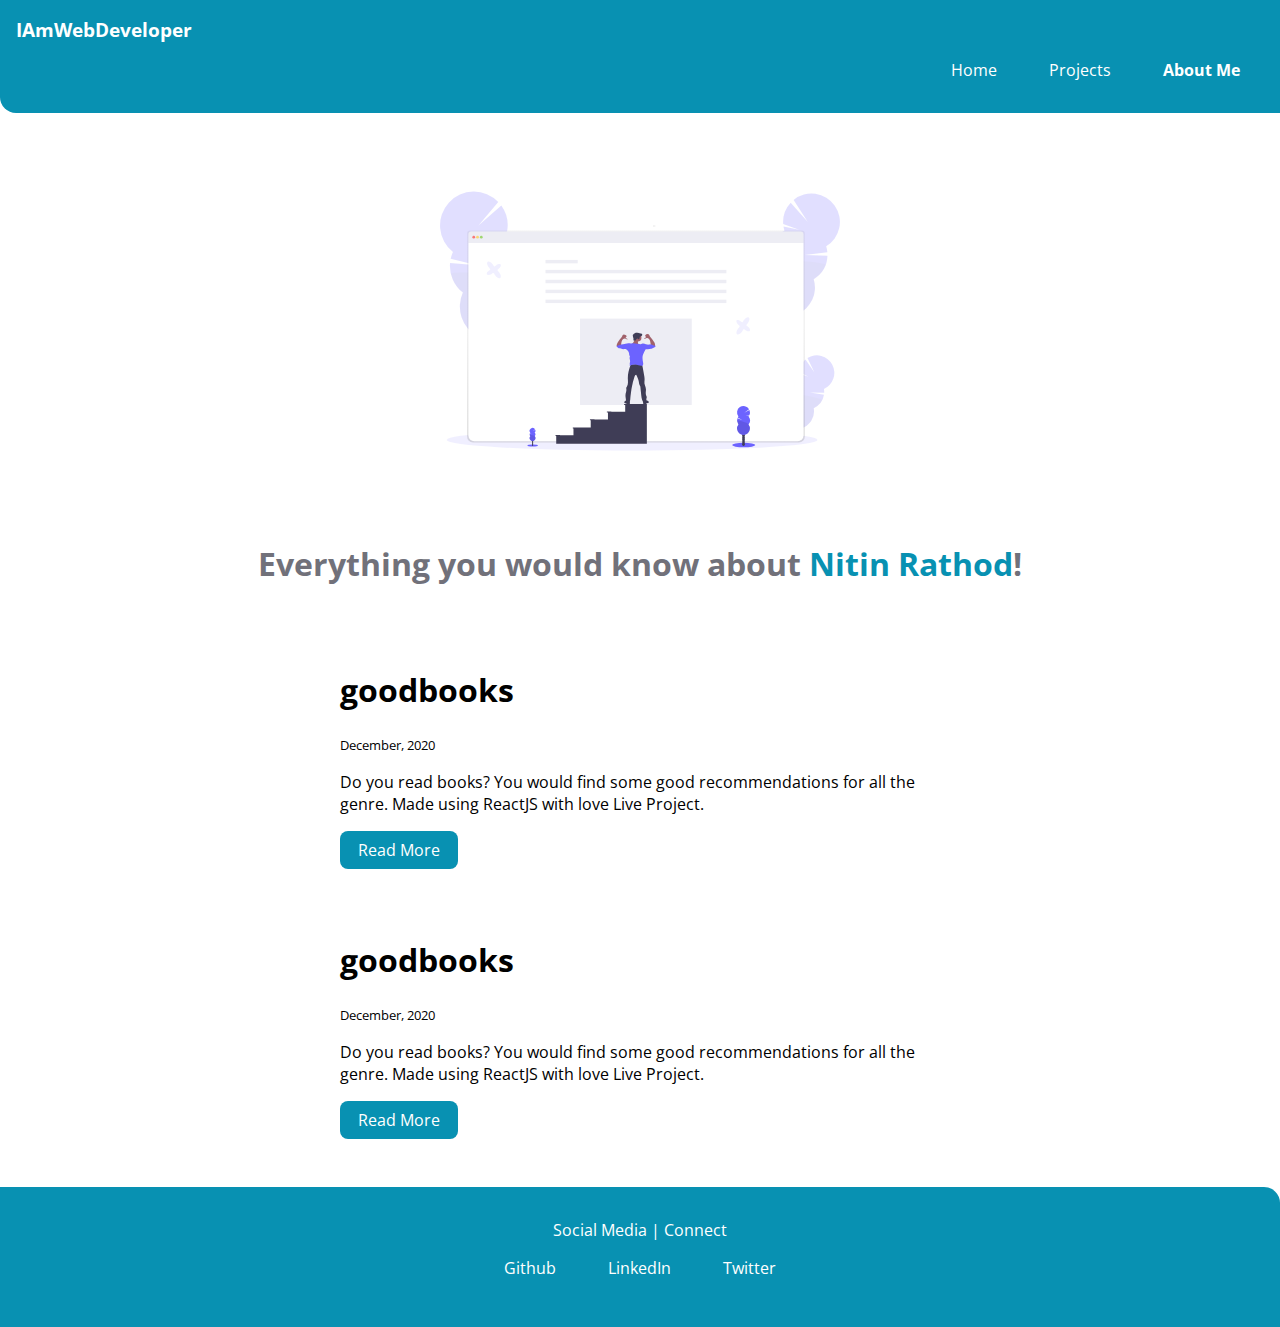
==== aboutme.html @ 8eaf934b "Feat: About Me page" ====
<!DOCTYPE html>
<html lang="en">
<head>
    <meta charset="UTF-8">
    <meta http-equiv="X-UA-Compatible" content="IE=edge">
    <meta name="viewport" content="width=device-width, initial-scale=1.0">
    <title>Projects</title>
    <link rel="stylesheet" href="styles.css">
</head>
<body>
    <nav class="navigation container">
        <div class="nav-brand">IAmWebDeveloper</div>
        <ul class="list-non-bullet nav-pills">
            <li class="list-item-inline"><a class="link" href="http://127.0.0.1:5500/">Home</a></li>
            <li class="list-item-inline"><a class="link" href="projects.html">Projects</a></li>
            <li class="list-item-inline"><a class="link link-active" href="aboutme.html">About Me</a></li>
        </ul>
    </nav>

    <header class="header">
        <img class="header-img" src="/images/aboutme.svg" height="400px" width="400px" alt="adarshBalakLogo">
        <h1 class="header-heading">Everything you would know about 
            <span class="header-inverted">Nitin Rathod</span>!
        </h1>
    </header>

    <ul class="list-non-bullet">
        <li>
            <article class="showcase-list container container-center">
                <h1>goodbooks</h1>
                <small>December, 2020</small>
                <p>
                    Do you read books? You would find some good recommendations for all the genre. Made using ReactJS with love Live Project.
                </p>
                <a class="link link-primary" href="/">Read More</a>
            </article>
        </li>

        <li>
            <article class="showcase-list container container-center">
                <h1>goodbooks</h1>
                <small>December, 2020</small>
                <p>
                    Do you read books? You would find some good recommendations for all the genre. Made using ReactJS with love Live Project.
                </p>
                <a class="link link-primary" href="/">Read More</a>
            </article>
        </li>
    </ul>

    <footer class="footer">
        <div>Social Media | Connect</div>
        <ul class="social-links list-non-bullet">
            <li class="fab fa-github list-item-inline "><a class="link" href="https://github.com/nitrathod" target="_blank">Github</a></li>
            <li class="list-item-inline"><a class="link" href="https://www.linkedin.com/in/nitin-rathod-209028b0/" target="_blank">LinkedIn</a></li>
            <li class="list-item-inline"><a class="link" href="https://twitter.com/" target="_blank">Twitter</a></li>
        </ul>
    </footer>
</body>
</html>
---- styles.css ----
@import url('https://fonts.googleapis.com/css2?family=Open+Sans:wght@400;700&display=swap');

:root {
    --primary-color: #0891B2;
    --off-white: #F3F4F6;
    --dark-gray: #71717A;
}

body{
    font-family: 'Open Sans', sans-serif;
    margin: 0px;
}

hr{
    margin: 2rem 0rem;
}

.container{
    padding: 0rem 1rem ;
}

.container-center{
    max-width: 600px;
    margin: auto;
}

.showcase-list{
    padding: 1rem;
}

.link{
    box-sizing: border-box;
    text-decoration: none;
    padding:0.5rem 1rem ;
}

.link-primary{
    background-color: var(--primary-color);
    border-radius: 0.5rem;
    color: white;
    display: block;
    max-width: 118px;
    text-align: center;
    margin: 1rem 1rem 1rem 0rem;
}

.link-secondary{
    color: var(--primary-color);
    border-radius: 0.5rem;
    border: 1px solid var(--primary-color);
    display: block;
    max-width: 126px;
    text-align: center ;
    margin: 1rem 1rem 1rem 0rem;
}

.list-non-bullet{
    list-style: none;
    padding-inline-start: 0px;
}

.list-item-inline{
    display: inline;
    padding: 0rem 0.5rem ;
}

.navigation{
    background-color: var(--primary-color);
    color: white;
    padding: 1rem;
    border-bottom-left-radius: 1rem;
}

.navigation .link{
    color: white;
    text-align-last: right;
    
}

.nav-pills{
    text-align-last: right;
}

.navigation .nav-brand{
    font-weight: bold;
    font-size: 1.2rem;
}
.navigation .link-active{
    font-weight: bold;
}

.header{
    padding: 0.5rem;
}

.header .header-img{
    max-width: 400px;
    display: block;
    margin: auto;
}

.header .header-heading{
    color: var(--dark-gray);
    text-align: center ;
}

.header .header-inverted{
    color: var(--primary-color);
}

.section{
    padding: 2rem;
}

.section  h1{
    text-align: center;
    
}

.ow{
    background-color: var(--off-white);
}

.footer {
    background-color: var(--primary-color);
    padding: 2rem 0rem;
    text-align: center;
    color: white;
    border-top-right-radius: 1rem;
}

.footer .link{
    color: white;
}

.footer ul{
    padding-inline-start: 0px;
}
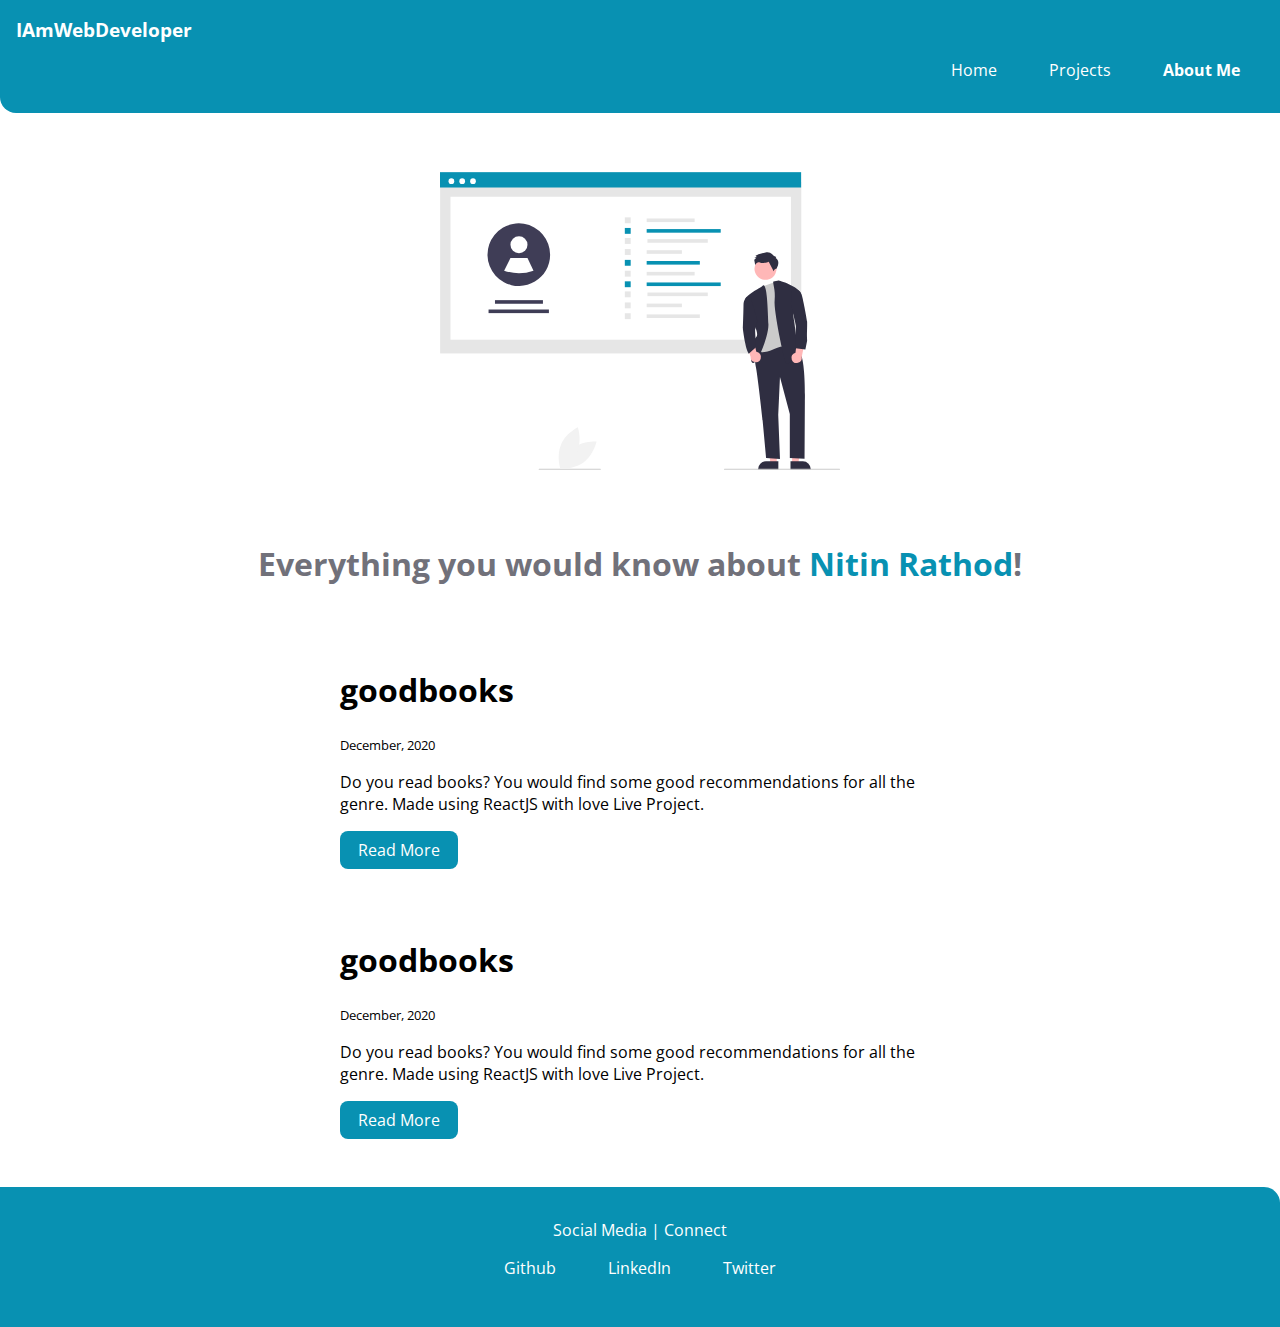
==== commit bce6341d: "project and about me page images change" ====
--- a/aboutme.html
+++ b/aboutme.html
@@ -11,14 +11,14 @@
     <nav class="navigation container">
         <div class="nav-brand">IAmWebDeveloper</div>
         <ul class="list-non-bullet nav-pills">
-            <li class="list-item-inline"><a class="link" href="http://127.0.0.1:5500/">Home</a></li>
+            <li class="list-item-inline"><a class="link" href="index.html">Home</a></li>
             <li class="list-item-inline"><a class="link" href="projects.html">Projects</a></li>
             <li class="list-item-inline"><a class="link link-active" href="aboutme.html">About Me</a></li>
         </ul>
     </nav>
 
     <header class="header">
-        <img class="header-img" src="/images/aboutme.svg" height="400px" width="400px" alt="adarshBalakLogo">
+        <img class="header-img" src="/images/aboutmepage.svg" height="400px" width="400px" alt="adarshBalakLogo">
         <h1 class="header-heading">Everything you would know about 
             <span class="header-inverted">Nitin Rathod</span>!
         </h1>
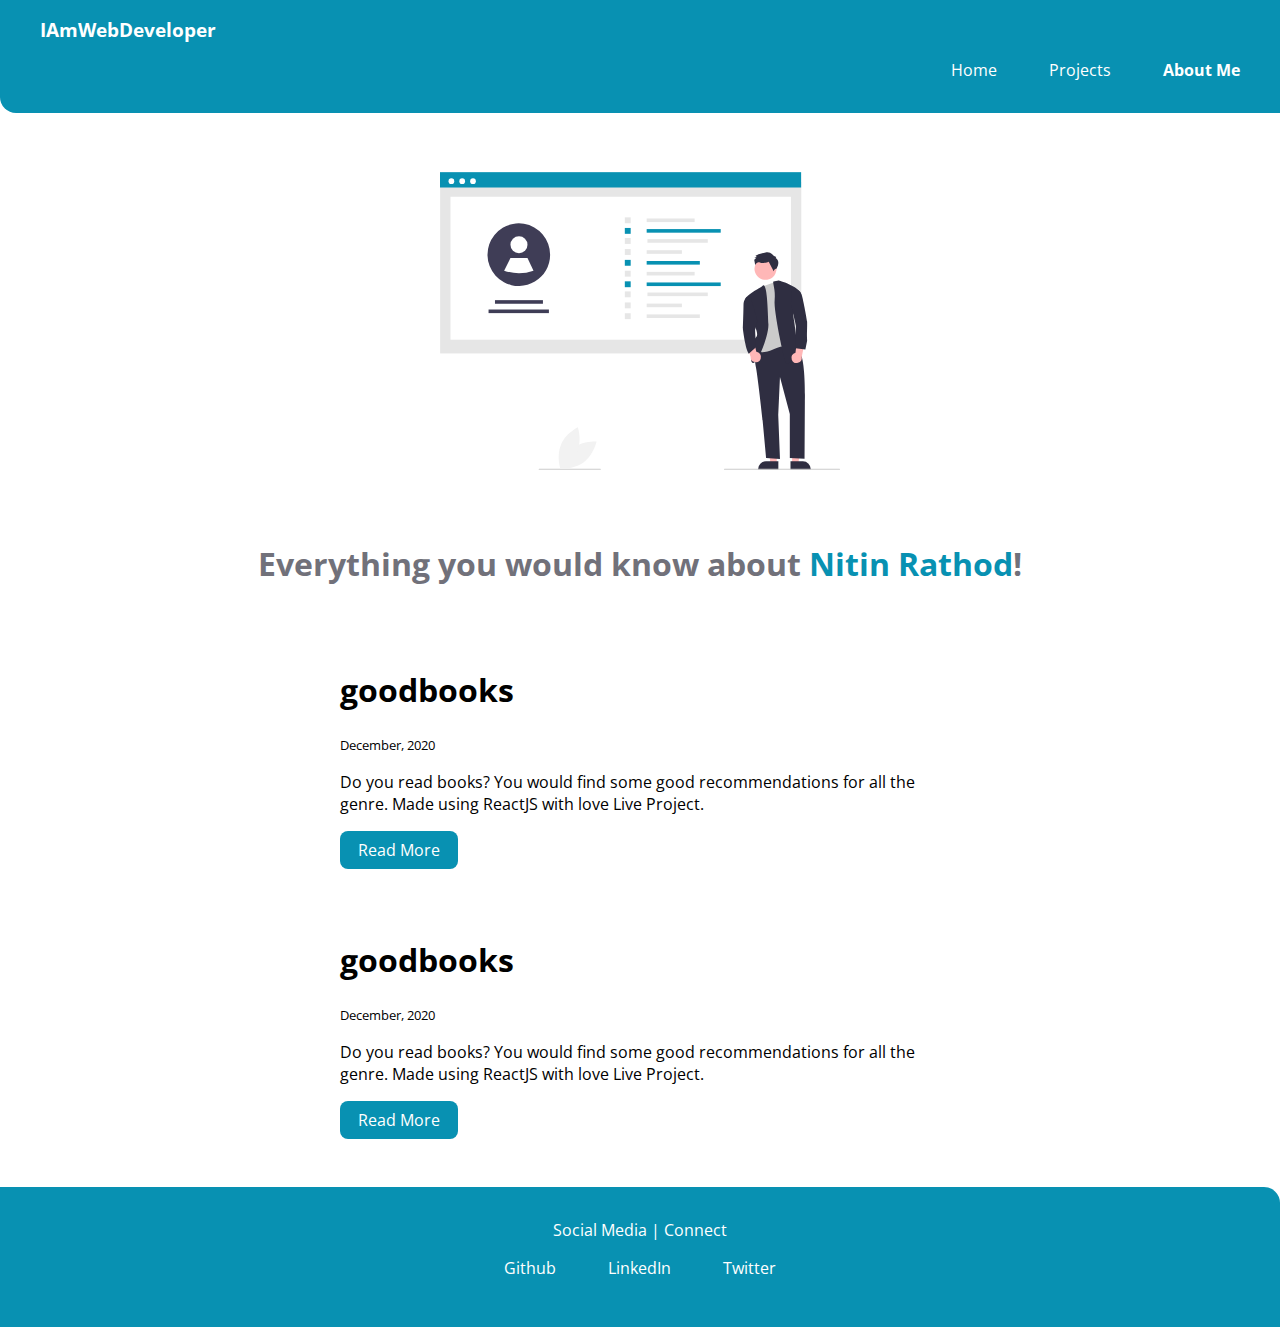
==== commit f9c26a55: "refactor: IAmDeveloper label changed to hyperlink" ====
--- a/aboutme.html
+++ b/aboutme.html
@@ -9,7 +9,9 @@
 </head>
 <body>
     <nav class="navigation container">
-        <div class="nav-brand">IAmWebDeveloper</div>
+        <div class="nav-brand">
+            <li class="list-item-inline"><a class="link" href="index.html">IAmWebDeveloper</a></li>
+        </div>
         <ul class="list-non-bullet nav-pills">
             <li class="list-item-inline"><a class="link" href="index.html">Home</a></li>
             <li class="list-item-inline"><a class="link" href="projects.html">Projects</a></li>
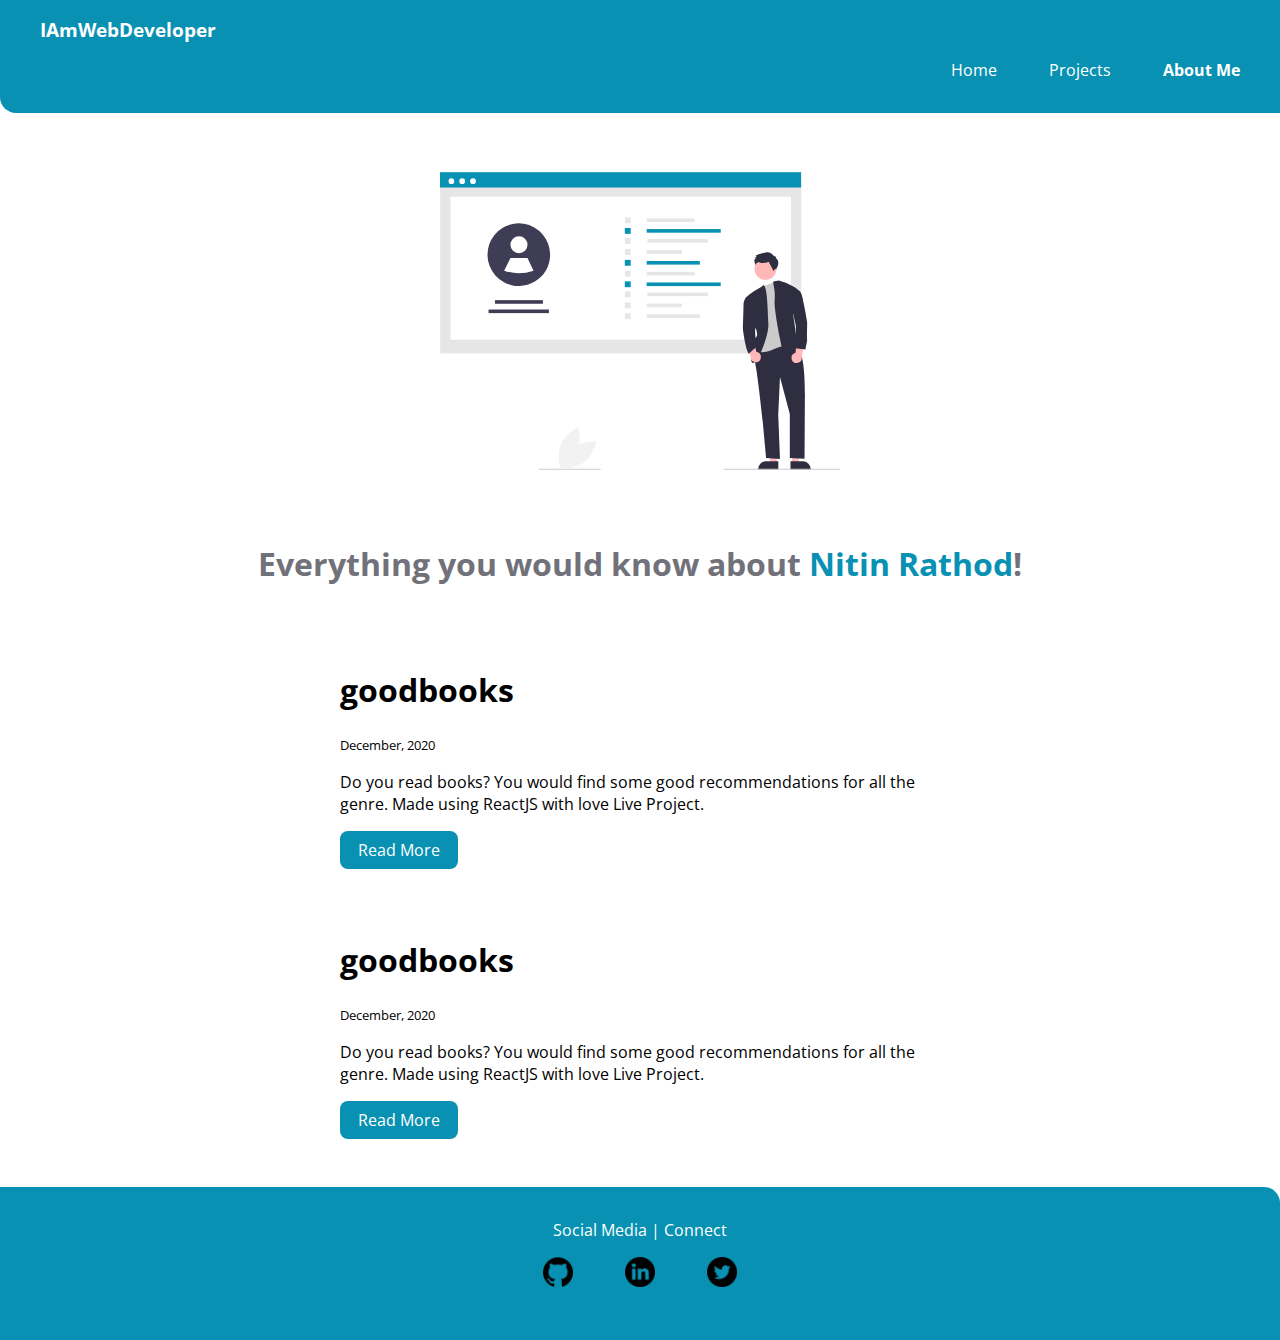
==== commit 615d817e: "feature: footer updated with icons" ====
--- a/aboutme.html
+++ b/aboutme.html
@@ -53,9 +53,21 @@
     <footer class="footer">
         <div>Social Media | Connect</div>
         <ul class="social-links list-non-bullet">
-            <li class="fab fa-github list-item-inline "><a class="link" href="https://github.com/nitrathod" target="_blank">Github</a></li>
-            <li class="list-item-inline"><a class="link" href="https://www.linkedin.com/in/nitin-rathod-209028b0/" target="_blank">LinkedIn</a></li>
-            <li class="list-item-inline"><a class="link" href="https://twitter.com/" target="_blank">Twitter</a></li>
+            <li class="list-item-inline ">
+                <a class="link" href="https://github.com/nitrathod" target="_blank">
+                    <img class="img" src="/images/github.png" alt="github">
+                </a>
+            </li>
+            <li class="list-item-inline">
+                <a class="link" href="https://www.linkedin.com/in/nitin-rathod-209028b0/" target="_blank">
+                    <img class="img" src="/images/linkedin.png" alt="LinkedIn">
+                </a>
+            </li>
+            <li class="list-item-inline">
+                <a class="link" href="https://twitter.com/" target="_blank">
+                    <img class="img" src="/images/twitter.png" alt="twitter">
+                </a>
+            </li>
         </ul>
     </footer>
 </body>
--- a/styles.css
+++ b/styles.css
@@ -32,6 +32,11 @@
     box-sizing: border-box;
     text-decoration: none;
     padding:0.5rem 1rem ;
+}
+
+.link .img{
+    width: 30px;
+    height: 30px;
 }
 
 .link-primary{
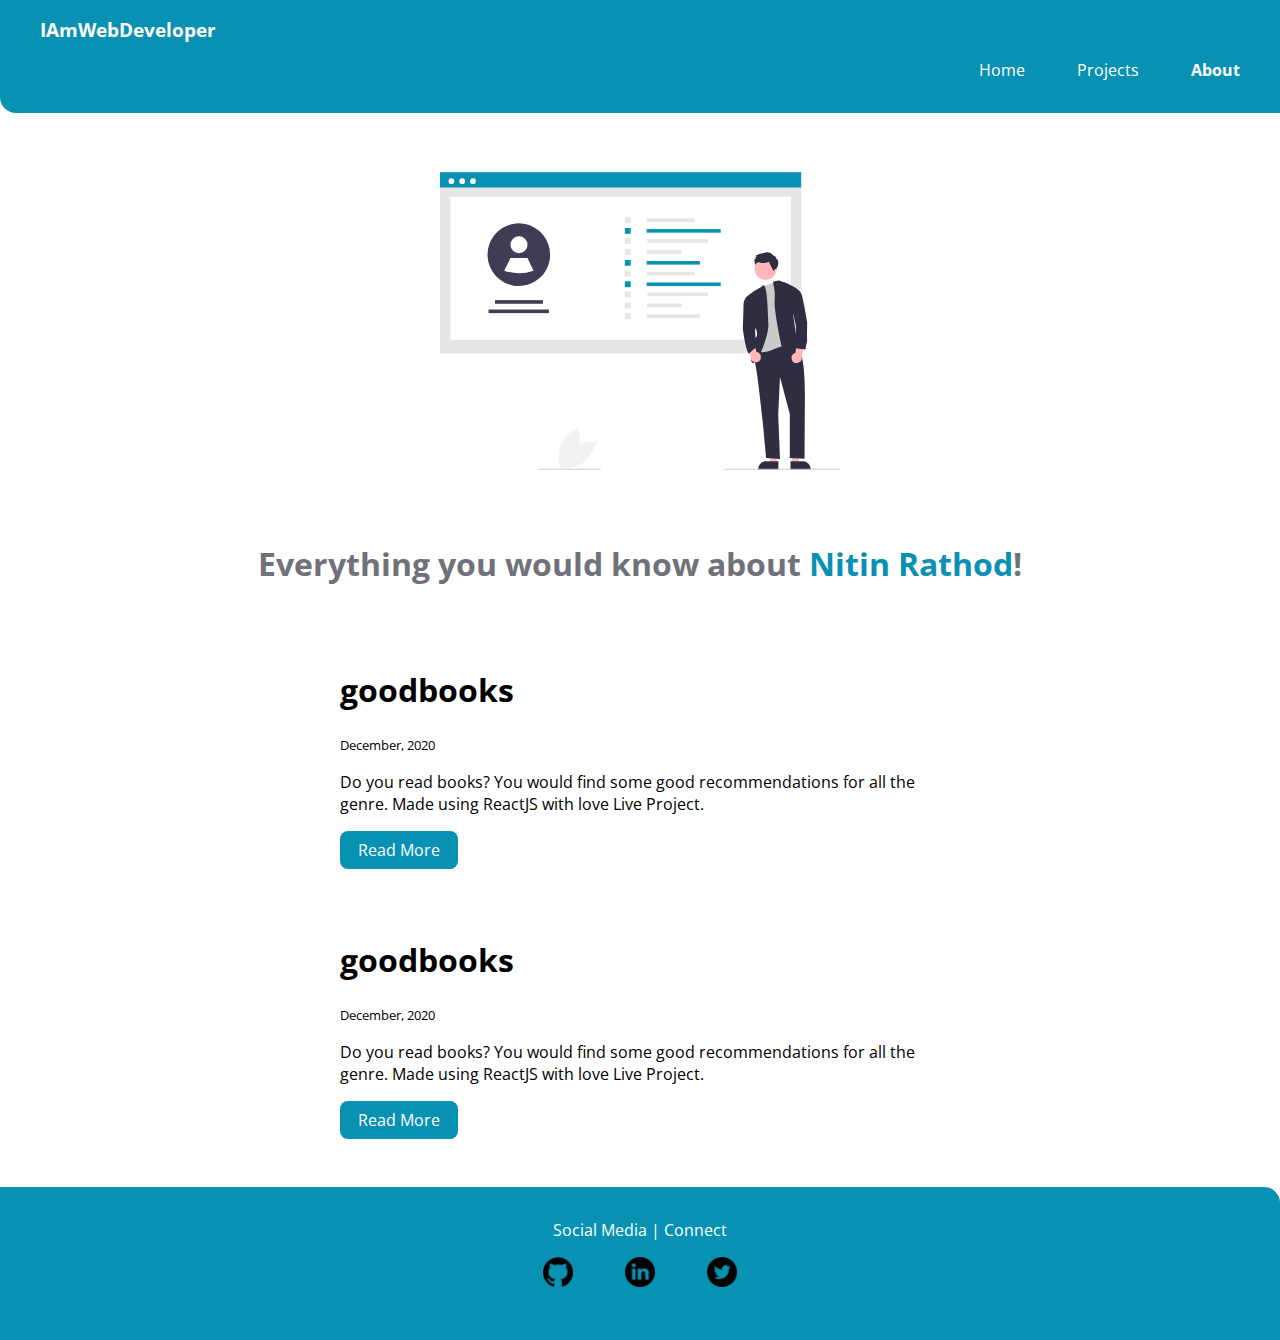
==== commit 0584d832: "refactor: About me hyperlink changed to About" ====
--- a/aboutme.html
+++ b/aboutme.html
@@ -15,7 +15,7 @@
         <ul class="list-non-bullet nav-pills">
             <li class="list-item-inline"><a class="link" href="index.html">Home</a></li>
             <li class="list-item-inline"><a class="link" href="projects.html">Projects</a></li>
-            <li class="list-item-inline"><a class="link link-active" href="aboutme.html">About Me</a></li>
+            <li class="list-item-inline"><a class="link link-active" href="aboutme.html">About</a></li>
         </ul>
     </nav>
 
--- a/styles.css
+++ b/styles.css
@@ -140,4 +140,20 @@
 
 .footer ul{
     padding-inline-start: 0px;
+}
+
+.skills .progress{
+    height: 60px;
+    display: block;
+    background: none;
+    border-radius: 0px;
+}
+
+.progress{
+    overflow: hidden;
+    opacity: 1;
+    transform: translateZ(0);
+    transition-timing-function: ease-in-out;
+    transition-duration: 1s;
+    transition-property: opacity,transform;
 }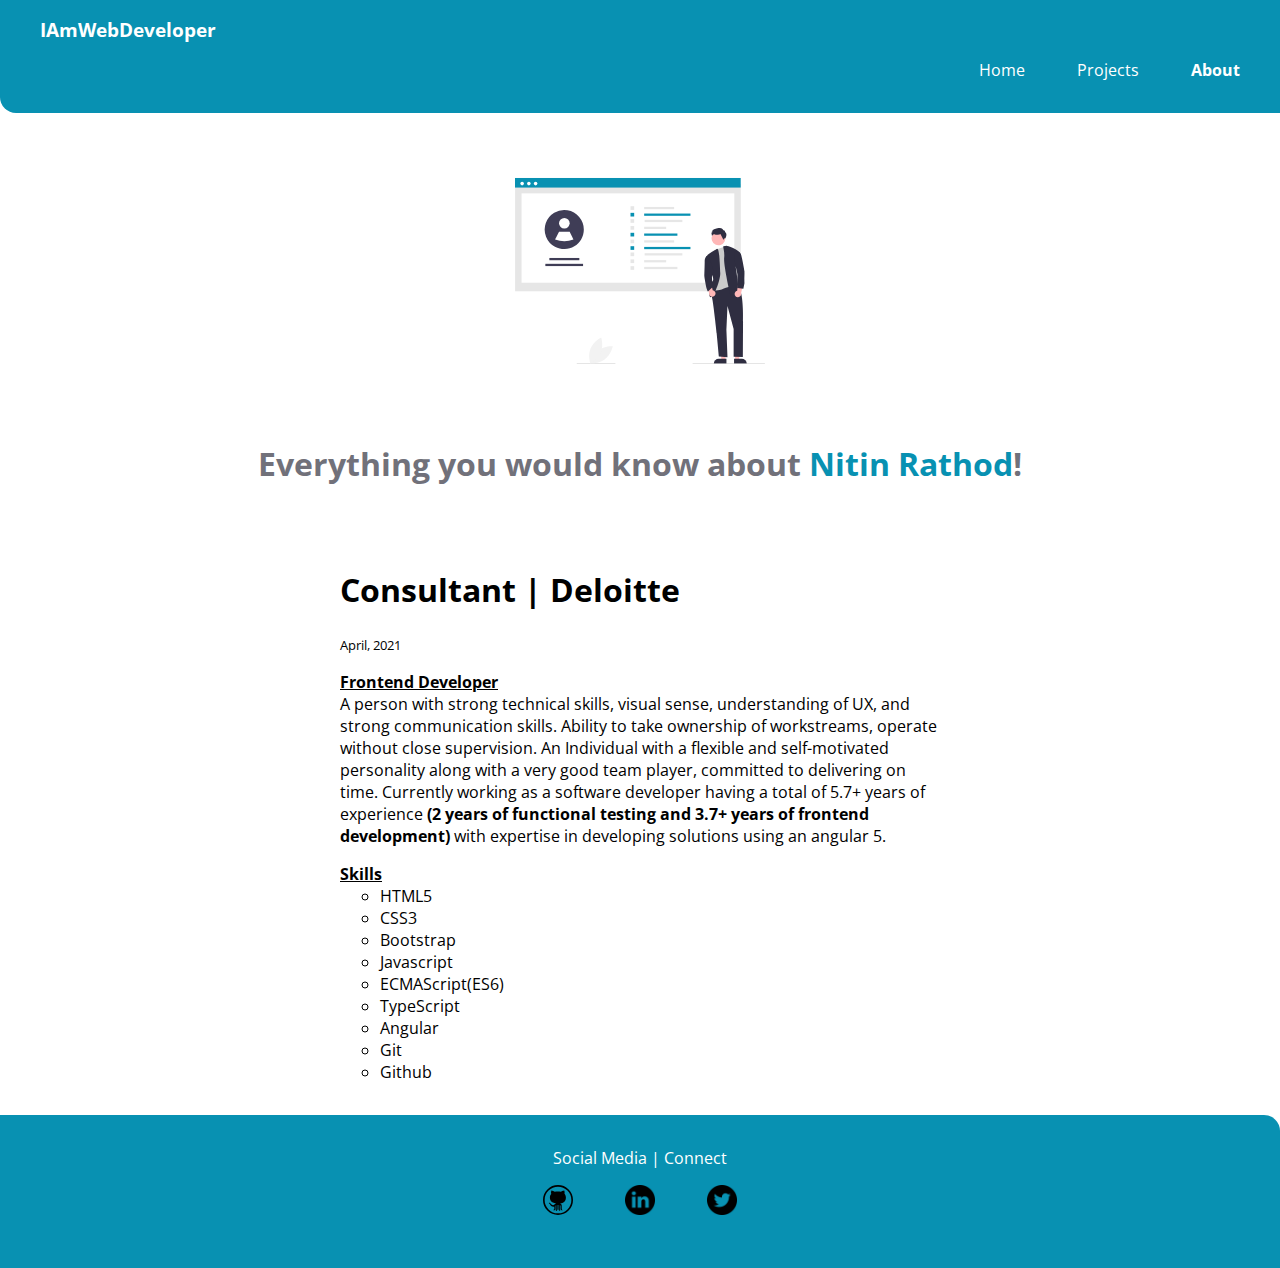
==== commit 6a930261: "Restructure of pages and content" ====
--- a/aboutme.html
+++ b/aboutme.html
@@ -4,7 +4,7 @@
     <meta charset="UTF-8">
     <meta http-equiv="X-UA-Compatible" content="IE=edge">
     <meta name="viewport" content="width=device-width, initial-scale=1.0">
-    <title>Projects</title>
+    <title>Portfolio | NITIN RATHOD</title>
     <link rel="stylesheet" href="styles.css">
 </head>
 <body>
@@ -20,7 +20,7 @@
     </nav>
 
     <header class="header">
-        <img class="header-img" src="/images/aboutmepage.svg" height="400px" width="400px" alt="adarshBalakLogo">
+        <img class="header-img" src="/images/aboutmepage.svg" height="500px" width="500px" alt="adarshBalakLogo">
         <h1 class="header-heading">Everything you would know about 
             <span class="header-inverted">Nitin Rathod</span>!
         </h1>
@@ -29,16 +29,34 @@
     <ul class="list-non-bullet">
         <li>
             <article class="showcase-list container container-center">
-                <h1>goodbooks</h1>
-                <small>December, 2020</small>
+                <h1>Consultant | Deloitte</h1>
+                <small>April, 2021</small>
                 <p>
-                    Do you read books? You would find some good recommendations for all the genre. Made using ReactJS with love Live Project.
+                    <strong><u>Frontend Developer</u></strong>
+                    <br>
+                    A person with strong technical skills, visual sense, understanding of UX, and strong communication skills. Ability to take ownership of
+workstreams, operate without close supervision. An Individual with a flexible and self-motivated personality along with a very good
+team player, committed to delivering on time. Currently working as a software developer having a total of 5.7+ years of experience <strong> (2
+years of functional testing and 3.7+ years of frontend development) </strong> with expertise in developing solutions using an angular 5.
                 </p>
-                <a class="link link-primary" href="/">Read More</a>
+                <!-- <a class="link link-primary" href="/">Read More</a> -->
+                <strong> <u>Skills</u></strong>
+                <ul>
+                    <li>HTML5</li>
+                    <li>CSS3</li>
+                    <li>Bootstrap</li>
+                    <li>Javascript</li>
+                    <li>ECMAScript(ES6)</li>
+                    <li>TypeScript</li>
+                    <li>Angular</li>
+                    <li>Git</li>
+                    <li>Github</li>
+                </ul>
+
             </article>
         </li>
 
-        <li>
+        <!-- <li>
             <article class="showcase-list container container-center">
                 <h1>goodbooks</h1>
                 <small>December, 2020</small>
@@ -47,7 +65,7 @@
                 </p>
                 <a class="link link-primary" href="/">Read More</a>
             </article>
-        </li>
+        </li> -->
     </ul>
 
     <footer class="footer">
@@ -55,7 +73,7 @@
         <ul class="social-links list-non-bullet">
             <li class="list-item-inline ">
                 <a class="link" href="https://github.com/nitrathod" target="_blank">
-                    <img class="img" src="/images/github.png" alt="github">
+                    <img class="img" src="/images/github-icon.svg" alt="github">
                 </a>
             </li>
             <li class="list-item-inline">
--- a/styles.css
+++ b/styles.css
@@ -1,159 +1,183 @@
-@import url('https://fonts.googleapis.com/css2?family=Open+Sans:wght@400;700&display=swap');
+@import url("https://fonts.googleapis.com/css2?family=Open+Sans:wght@400;700&display=swap");
 
 :root {
-    --primary-color: #0891B2;
-    --off-white: #F3F4F6;
-    --dark-gray: #71717A;
+  --primary-color: #0891b2;
+  --off-white: #f3f4f6;
+  --dark-gray: #71717a;
 }
 
-body{
-    font-family: 'Open Sans', sans-serif;
-    margin: 0px;
+body {
+  font-family: "Open Sans", sans-serif;
+  margin: 0px;
 }
 
-hr{
-    margin: 2rem 0rem;
+hr {
+  margin: 2rem 0rem;
 }
 
-.container{
-    padding: 0rem 1rem ;
+.container {
+  padding: 0rem 1rem;
 }
 
-.container-center{
-    max-width: 600px;
-    margin: auto;
+.container-center {
+  max-width: 600px;
+  margin: auto;
 }
 
-.showcase-list{
-    padding: 1rem;
+.showcase-list {
+  padding: 1rem;
 }
 
-.link{
-    box-sizing: border-box;
-    text-decoration: none;
-    padding:0.5rem 1rem ;
+.link {
+  box-sizing: border-box;
+  text-decoration: none;
+  padding: 0.5rem 1rem;
 }
 
-.link .img{
-    width: 30px;
-    height: 30px;
+.link .img {
+  width: 30px;
+  height: 30px;
 }
 
-.link-primary{
-    background-color: var(--primary-color);
-    border-radius: 0.5rem;
-    color: white;
-    display: block;
-    max-width: 118px;
-    text-align: center;
-    margin: 1rem 1rem 1rem 0rem;
+.link-primary {
+  background-color: var(--primary-color);
+  border-radius: 0.5rem;
+  color: white;
+  display: block;
+  max-width: 118px;
+  text-align: center;
+  margin: 1rem 1rem 1rem 0rem;
 }
 
-.link-secondary{
-    color: var(--primary-color);
-    border-radius: 0.5rem;
-    border: 1px solid var(--primary-color);
-    display: block;
-    max-width: 126px;
-    text-align: center ;
-    margin: 1rem 1rem 1rem 0rem;
+.link-secondary {
+  color: var(--primary-color);
+  border-radius: 0.5rem;
+  border: 1px solid var(--primary-color);
+  display: block;
+  max-width: 126px;
+  text-align: center;
+  margin: 1rem 1rem 1rem 0rem;
 }
 
-.list-non-bullet{
-    list-style: none;
-    padding-inline-start: 0px;
+.list-non-bullet {
+  list-style: none;
+  padding-inline-start: 0px;
 }
 
-.list-item-inline{
-    display: inline;
-    padding: 0rem 0.5rem ;
+.list-item-inline {
+  display: inline;
+  padding: 0rem 0.5rem;
 }
 
-.navigation{
-    background-color: var(--primary-color);
-    color: white;
-    padding: 1rem;
-    border-bottom-left-radius: 1rem;
+.navigation {
+  background-color: var(--primary-color);
+  color: white;
+  padding: 1rem;
+  border-bottom-left-radius: 1rem;
 }
 
-.navigation .link{
-    color: white;
-    text-align-last: right;
-    
+.navigation .link {
+  color: white;
+  text-align-last: right;
 }
 
-.nav-pills{
-    text-align-last: right;
+.nav-pills {
+  text-align-last: right;
 }
 
-.navigation .nav-brand{
-    font-weight: bold;
-    font-size: 1.2rem;
+.navigation .nav-brand {
+  font-weight: bold;
+  font-size: 1.2rem;
 }
-.navigation .link-active{
-    font-weight: bold;
+.navigation .link-active {
+  font-weight: bold;
 }
 
-.header{
-    padding: 0.5rem;
+.header {
+  padding: 0.5rem;
 }
 
-.header .header-img{
-    max-width: 400px;
-    display: block;
-    margin: auto;
+.header .header-img {
+  max-width: 400px;
+  height: 300px;
+  display: block;
+  margin: auto;
 }
 
-.header .header-heading{
-    color: var(--dark-gray);
-    text-align: center ;
+.header .header-heading {
+  color: var(--dark-gray);
+  text-align: center;
 }
 
-.header .header-inverted{
-    color: var(--primary-color);
+.header .header-inverted {
+  color: var(--primary-color);
 }
 
-.section{
-    padding: 2rem;
+.section {
+  padding: 2rem;
 }
 
-.section  h1{
-    text-align: center;
-    
+.section h1 {
+  text-align: center;
 }
 
-.ow{
-    background-color: var(--off-white);
+.ow {
+  background-color: var(--off-white);
 }
 
 .footer {
-    background-color: var(--primary-color);
-    padding: 2rem 0rem;
-    text-align: center;
-    color: white;
-    border-top-right-radius: 1rem;
+  background-color: var(--primary-color);
+  padding: 2rem 0rem;
+  text-align: center;
+  color: white;
+  border-top-right-radius: 1rem;
 }
 
-.footer .link{
-    color: white;
+.footer .link {
+  color: white;
 }
 
-.footer ul{
-    padding-inline-start: 0px;
+.footer ul {
+  padding-inline-start: 0px;
 }
 
-.skills .progress{
-    height: 60px;
-    display: block;
-    background: none;
-    border-radius: 0px;
+.skills .progress {
+  height: 60px;
+  display: block;
+  background: none;
+  border-radius: 0px;
 }
 
-.progress{
-    overflow: hidden;
-    opacity: 1;
-    transform: translateZ(0);
-    transition-timing-function: ease-in-out;
-    transition-duration: 1s;
-    transition-property: opacity,transform;
-}+.progress {
+  overflow: hidden;
+  opacity: 1;
+  transform: translateZ(0);
+  transition-timing-function: ease-in-out;
+  transition-duration: 1s;
+  transition-property: opacity, transform;
+}
+.column {
+  margin: 0;
+  padding: 0;
+  display: flex;
+  justify-content: center;
+  flex-wrap: wrap;
+  cursor: pointer;
+}
+
+img {
+  width: 250px; 
+  height: 100px;
+}
+
+.zoom {
+  padding: 5px;
+  transition: transform 0.1s;
+  margin: 0 auto;
+}
+
+.zoom:hover {
+  -ms-transform: scale(1.2); /* IE 9 */
+  -webkit-transform: scale(1.2); /* Safari 3-8 */
+  transform: scale(1.2);
+}
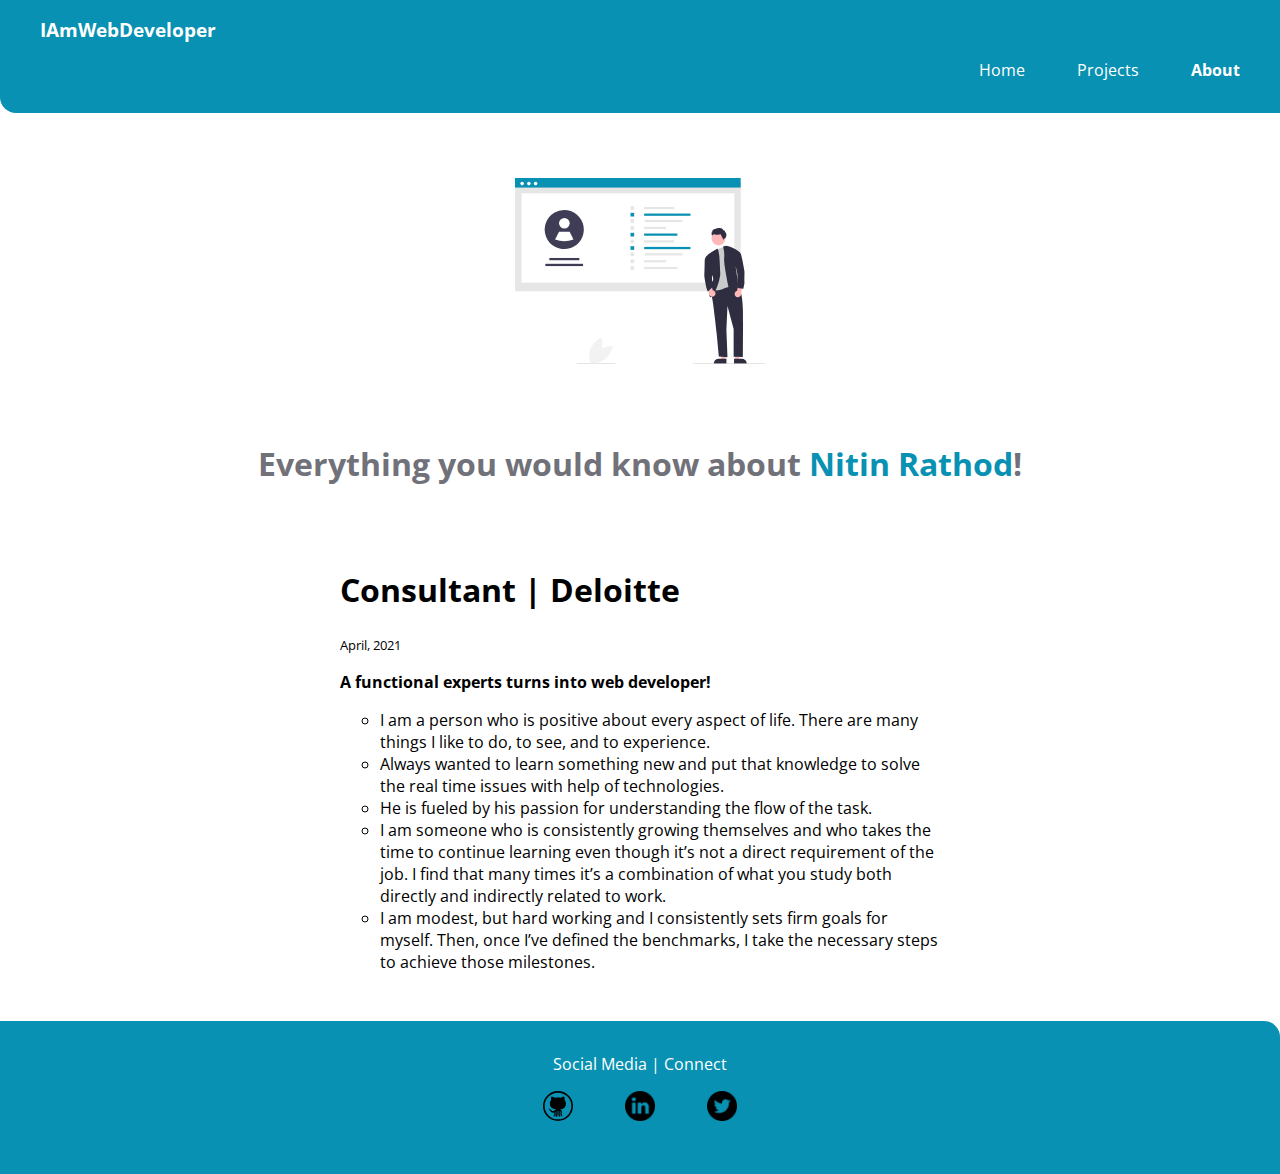
==== commit 4ce9c083: "updated about me section" ====
--- a/aboutme.html
+++ b/aboutme.html
@@ -31,7 +31,8 @@
             <article class="showcase-list container container-center">
                 <h1>Consultant | Deloitte</h1>
                 <small>April, 2021</small>
-                <p>
+               
+                <!--<p>
                     <strong><u>Frontend Developer</u></strong>
                     <br>
                     A person with strong technical skills, visual sense, understanding of UX, and strong communication skills. Ability to take ownership of
@@ -39,7 +40,7 @@
 team player, committed to delivering on time. Currently working as a software developer having a total of 5.7+ years of experience <strong> (2
 years of functional testing and 3.7+ years of frontend development) </strong> with expertise in developing solutions using an angular 5.
                 </p>
-                <!-- <a class="link link-primary" href="/">Read More</a> -->
+                <a class="link link-primary" href="/">Read More</a>
                 <strong> <u>Skills</u></strong>
                 <ul>
                     <li>HTML5</li>
@@ -51,8 +52,18 @@
                     <li>Angular</li>
                     <li>Git</li>
                     <li>Github</li>
-                </ul>
-
+                </ul> -->
+                <p>
+                    <strong>A functional experts turns into web developer!</strong>
+                    <br>
+                    <ul>
+                        <li>I am a person who is positive about every aspect of life. There are many things I like to do, to see, and to experience.</li>
+                        <li>Always wanted to learn something new and put that knowledge to solve the real time issues with help of technologies.</li>
+                        <li>He is fueled by his passion for understanding the flow of the task.</li>
+                        <li>I am someone who is consistently growing themselves and who takes the time to continue learning even though it’s not a direct requirement of the job.  I find that many times it’s a combination of what you study both directly and indirectly related to work.</li>
+                        <li>I am modest, but hard working and I consistently sets firm goals for myself.  Then, once I’ve defined the benchmarks, I take the necessary steps to achieve those milestones.</li>
+                    </ul>
+                </p>
             </article>
         </li>
 
--- a/styles.css
+++ b/styles.css
@@ -4,6 +4,7 @@
   --primary-color: #0891b2;
   --off-white: #f3f4f6;
   --dark-gray: #71717a;
+  user-select: none;
 }
 
 body {
